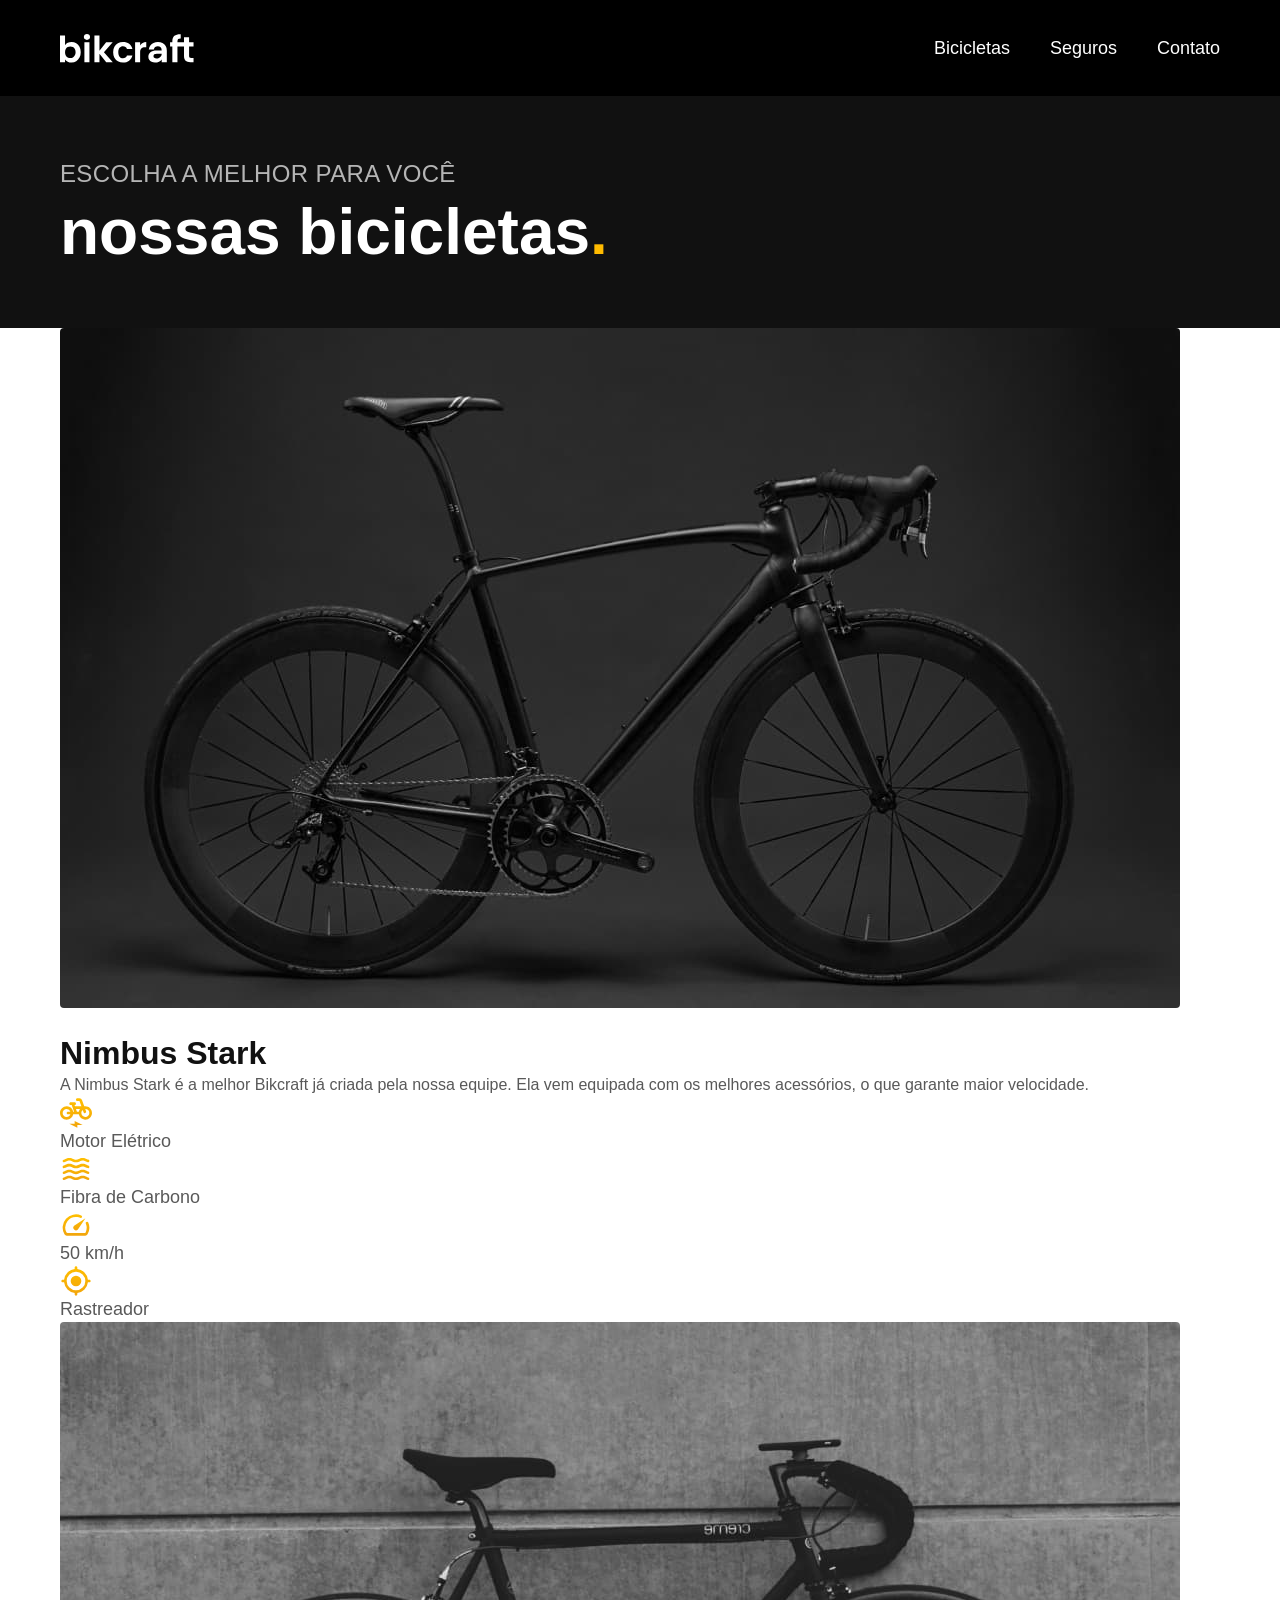
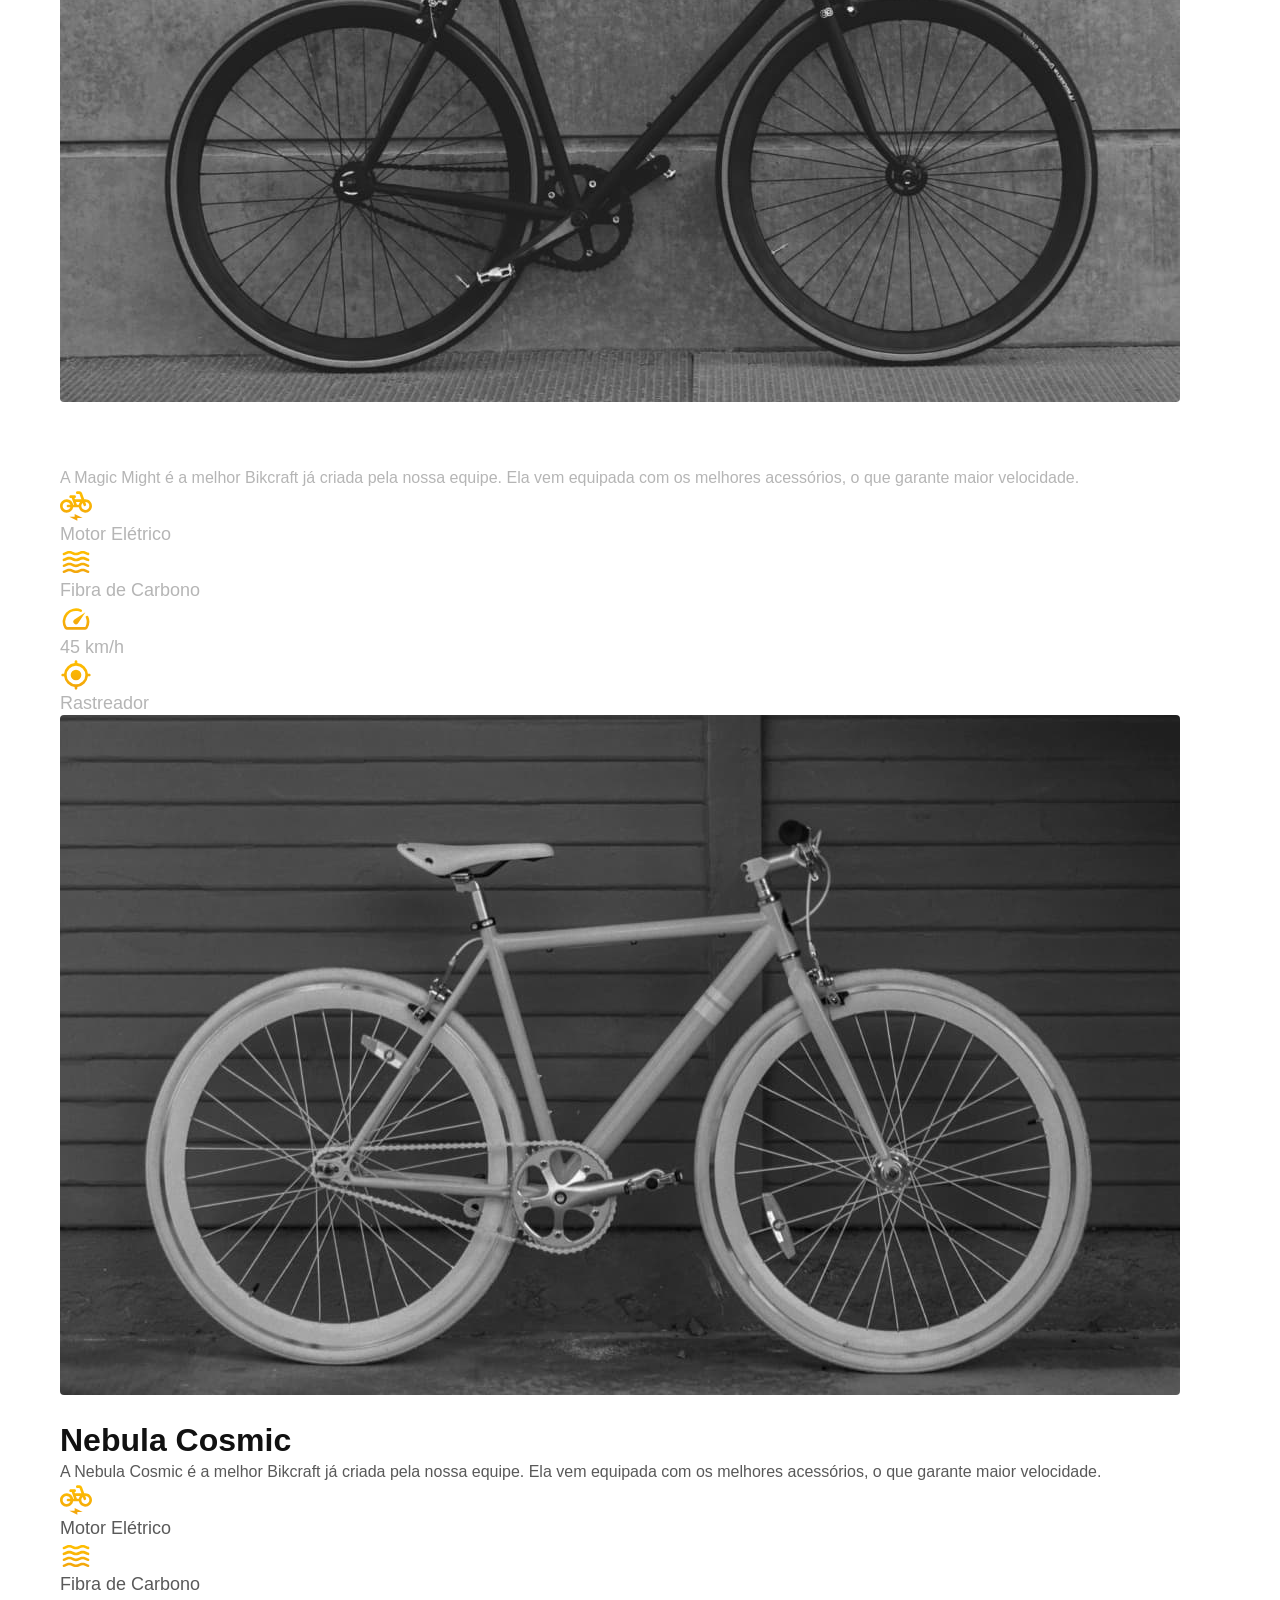
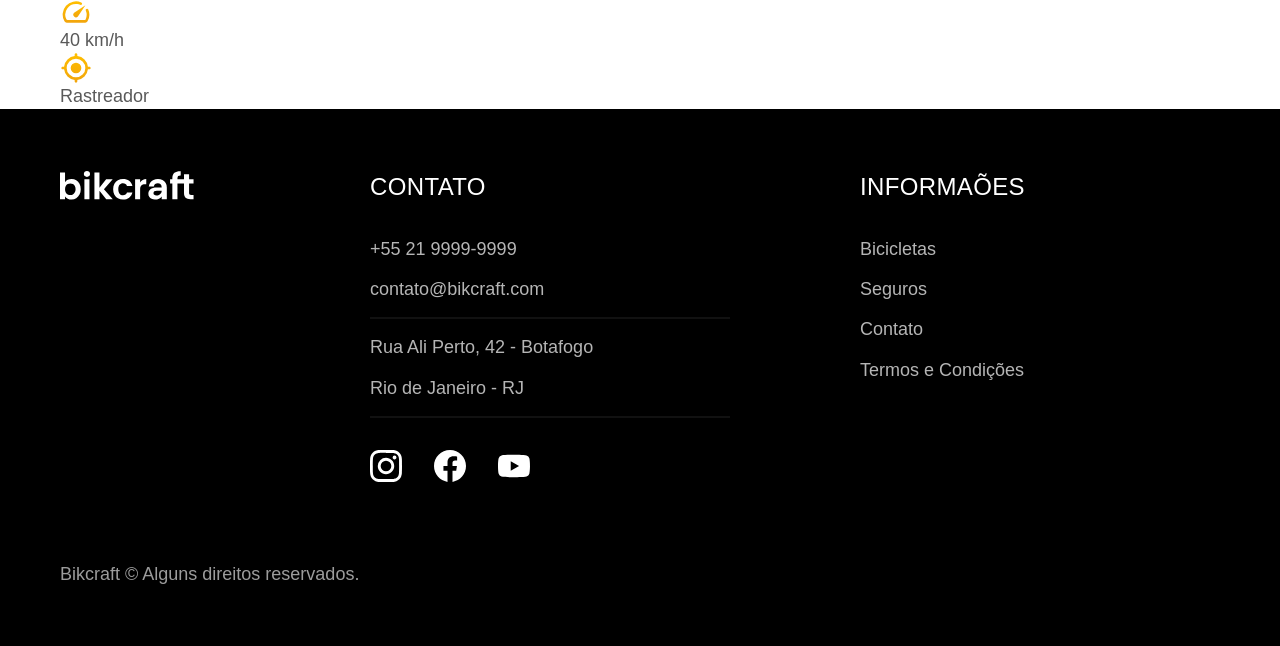
==== bicicletas.html @ 79f7995d "bicicletas-1" ====
<!DOCTYPE html>

<html lang="pt-br">

<head>
  <meta charset="UTF-8">
  <meta name="viewport" content="width=device-width, initial-scale=1.0">
  <title>Bicicletas | Bikcraft</title>
  <meta name="description" content="termos e condições.">
  <link rel="stylesheet" href="./css/style.css">
  <!--<link rel="preconnect" href="https://fonts.googleapis.com">
  <link rel="preconnect" href="https://fonts.gstatic.com" crossorigin>
  <link href="https://fonts.googleapis.com/css2?family=Poppins:ital,wght@0,100;0,200;0,300;0,400;0,500;0,600;0,700;0,800;0,900;1,100;1,200;1,300;1,400;1,500;1,600;1,700;1,800;1,900&display=swap" rel="stylesheet">
  <link rel="preconnect" href="https://fonts.googleapis.com">
  <link rel="preconnect" href="https://fonts.gstatic.com" crossorigin>
  <link href="https://fonts.googleapis.com/css2?family=Poppins:ital,wght@0,100;0,200;0,300;0,400;0,500;0,600;0,700;0,800;0,900;1,100;1,200;1,300;1,400;1,500;1,600;1,700;1,800;1,900&family=Roboto:ital,wght@0,100..900;1,100..900&display=swap" rel="stylesheet">-->
</head>

<body id="bicicletas">
  <header class="header-bg">
    <div class="header container">
      <a href="./"><img src="./img/bikcraft.svg" alt="Bikcraft"></a>
      <nav aria-label="primaria">
        <ul class="header-menu font-1-m cor-0">
          <li><a href="./bicicletas.html">Bicicletas</a></li>
          <li><a href="./seguros.html">Seguros</a></li>
          <li><a href="./contato.html">Contato</a></li>
        </ul>
      </nav>
    </div>
  </header>

  <main>
    <div class="titulo-bg"> 
      <div class="titulo container">
        <p class="font-2-l-b cor-5">Escolha a melhor para você</p>
        <h1 class="font-1-xxl cor-0">nossas bicicletas<span class="cor-p1">.</span></h1>
      </div>
    </div>

    <div class="bicicletas-bg">
      <div class="bicicletas container">
        <div class="bicicletas-imagem">
          <img src="./img/bicicletas/nimbus.jpg" alt="bicicleta preta">
          <span class="font-2-m cor-0">R$ 4999</span>
        </div>
        <div class="bicicletas-conteudo">
          <h2 class="font-1-xl">Nimbus Stark</h2>
          <p class="font-2-s cor-8">A Nimbus Stark é a melhor Bikcraft já criada pela nossa equipe. Ela vem equipada com os melhores acessórios, o que garante maior velocidade.</p>

          <ul class="font-1-m cor-8">
            <li>
              <img src="./img/icones/eletrica.svg" alt="">
              Motor Elétrico
            </li>
            <li>
              <img src="./img/icones/carbono.svg" alt="">
              Fibra de Carbono
            </li>
            <li>
              <img src="./img/icones/velocidade.svg" alt="">
              50 km/h
            </li>
            <li>
              <img src="./img/icones/rastreador.svg" alt="">
              Rastreador
            </li>
          </ul>
        </div>
      </div>
    </div>

    <div class="bicicletas-bg">
      <div class="bicicletas container">
        <div class="bicicletas-imagem">
          <img src="./img/bicicletas/magic.jpg" alt="bicicleta preta">
          <span class="font-2-m cor-0">R$ 2499</span>
        </div>
        <div class="bicicletas-conteudo">
          <h2 class="font-1-xl cor-0">Magic Might</h2>
          <p class="font-2-s cor-5">A Magic Might é a melhor Bikcraft já criada pela nossa equipe. Ela vem equipada com os melhores acessórios, o que garante maior velocidade.</p>

          <ul class="font-1-m cor-5">
            <li>
              <img src="./img/icones/eletrica.svg" alt="">
              Motor Elétrico
            </li>
            <li>
              <img src="./img/icones/carbono.svg" alt="">
              Fibra de Carbono
            </li>
            <li>
              <img src="./img/icones/velocidade.svg" alt="">
              45 km/h
            </li>
            <li>
              <img src="./img/icones/rastreador.svg" alt="">
              Rastreador
            </li>
          </ul>
        </div>
      </div>
    </div>

    <div class="bicicletas-bg">
      <div class="bicicletas container">
        <div class="bicicletas-imagem">
          <img src="./img/bicicletas/nebula.jpg" alt="bicicleta preta">
          <span class="font-2-m cor-0">R$ 3999</span>
        </div>
        <div class="bicicletas-conteudo">
          <h2 class="font-1-xl">Nebula Cosmic</h2>
          <p class="font-2-s cor-8">A Nebula Cosmic é a melhor Bikcraft já criada pela nossa equipe. Ela vem equipada com os melhores acessórios, o que garante maior velocidade.</p>

          <ul class="font-1-m cor-8">
            <li>
              <img src="./img/icones/eletrica.svg" alt="">
              Motor Elétrico
            </li>
            <li>
              <img src="./img/icones/carbono.svg" alt="">
              Fibra de Carbono
            </li>
            <li>
              <img src="./img/icones/velocidade.svg" alt="">
              40 km/h
            </li>
            <li>
              <img src="./img/icones/rastreador.svg" alt="">
              Rastreador
            </li>
          </ul>
        </div>
      </div>
    </div>
  </main>

  <footer class="footer-bg">
    <div class="footer container">
      <img src="./img/bikcraft.svg" alt="bikcraft">
      <div class="footer-contato">
        <h3 class="font-2-l-b cor-0">Contato</h3>
        <ul class="font-2-m cor-5">
          <li><a href="tel:+552199999999">+55 21 9999-9999</a></li>
          <li><a href="mailto:contato@bikctraft.com">contato@bikcraft.com</a></li>
          <li> Rua Ali Perto, 42 - Botafogo </li>
          <li>Rio de Janeiro - RJ</li>
        </ul>
        <div class="footer-redes">
          <a href="./">
            <img src="./img/redes/instagram.svg" alt="instagram">
          </a>
          <a href="./">
            <img src="./img/redes/facebook.svg" alt="facebook">
          </a>
          <a href="./">
            <img src="./img/redes/youtube.svg" alt="youtube">
          </a>
        </div>
      </div>
      <div class="footer-informacoes">
        <h3 class="font-2-l-b cor-0">Informaões</h3>
        <nav>
          <ul class="font-1-m cor-5">
            <li><a href="./bicicletas.html">Bicicletas</a></li>
            <li><a href="./seguros.html">Seguros</a></li>
            <li><a href="./contato.html">Contato</a></li>
            <li><a href="./termos.html">Termos e Condições</a></li>
          </ul>
        </nav>
      </div>
      <p class="footer-copy font-2-m cor-6">Bikcraft © Alguns direitos reservados.</p>
    </div>
  </footer>
</body>

</html>
---- css/style.css ----
@import "./utilidades/tipografia.css";
@import "./utilidades/cores.css";
@import "./global/global.css";
@import "./global/header.css";
@import "./global/footer.css";

/* Utilidades */
@import "./utilidades/componentes.css";

/* Home */
@import "./home/introducao.css";
@import "./home/tecnologia.css";
@import "./home/parceiros.css";
@import "./home/depoimentos.css";

/* Bicicletas */
@import "./bicicletas/bicicletas-listas.css";
@import "./bicicletas/bicicletas.css";

/*Seguros*/
@import "./seguros/seguros.css";

/*termos*/
@import "./termos/termos.css";
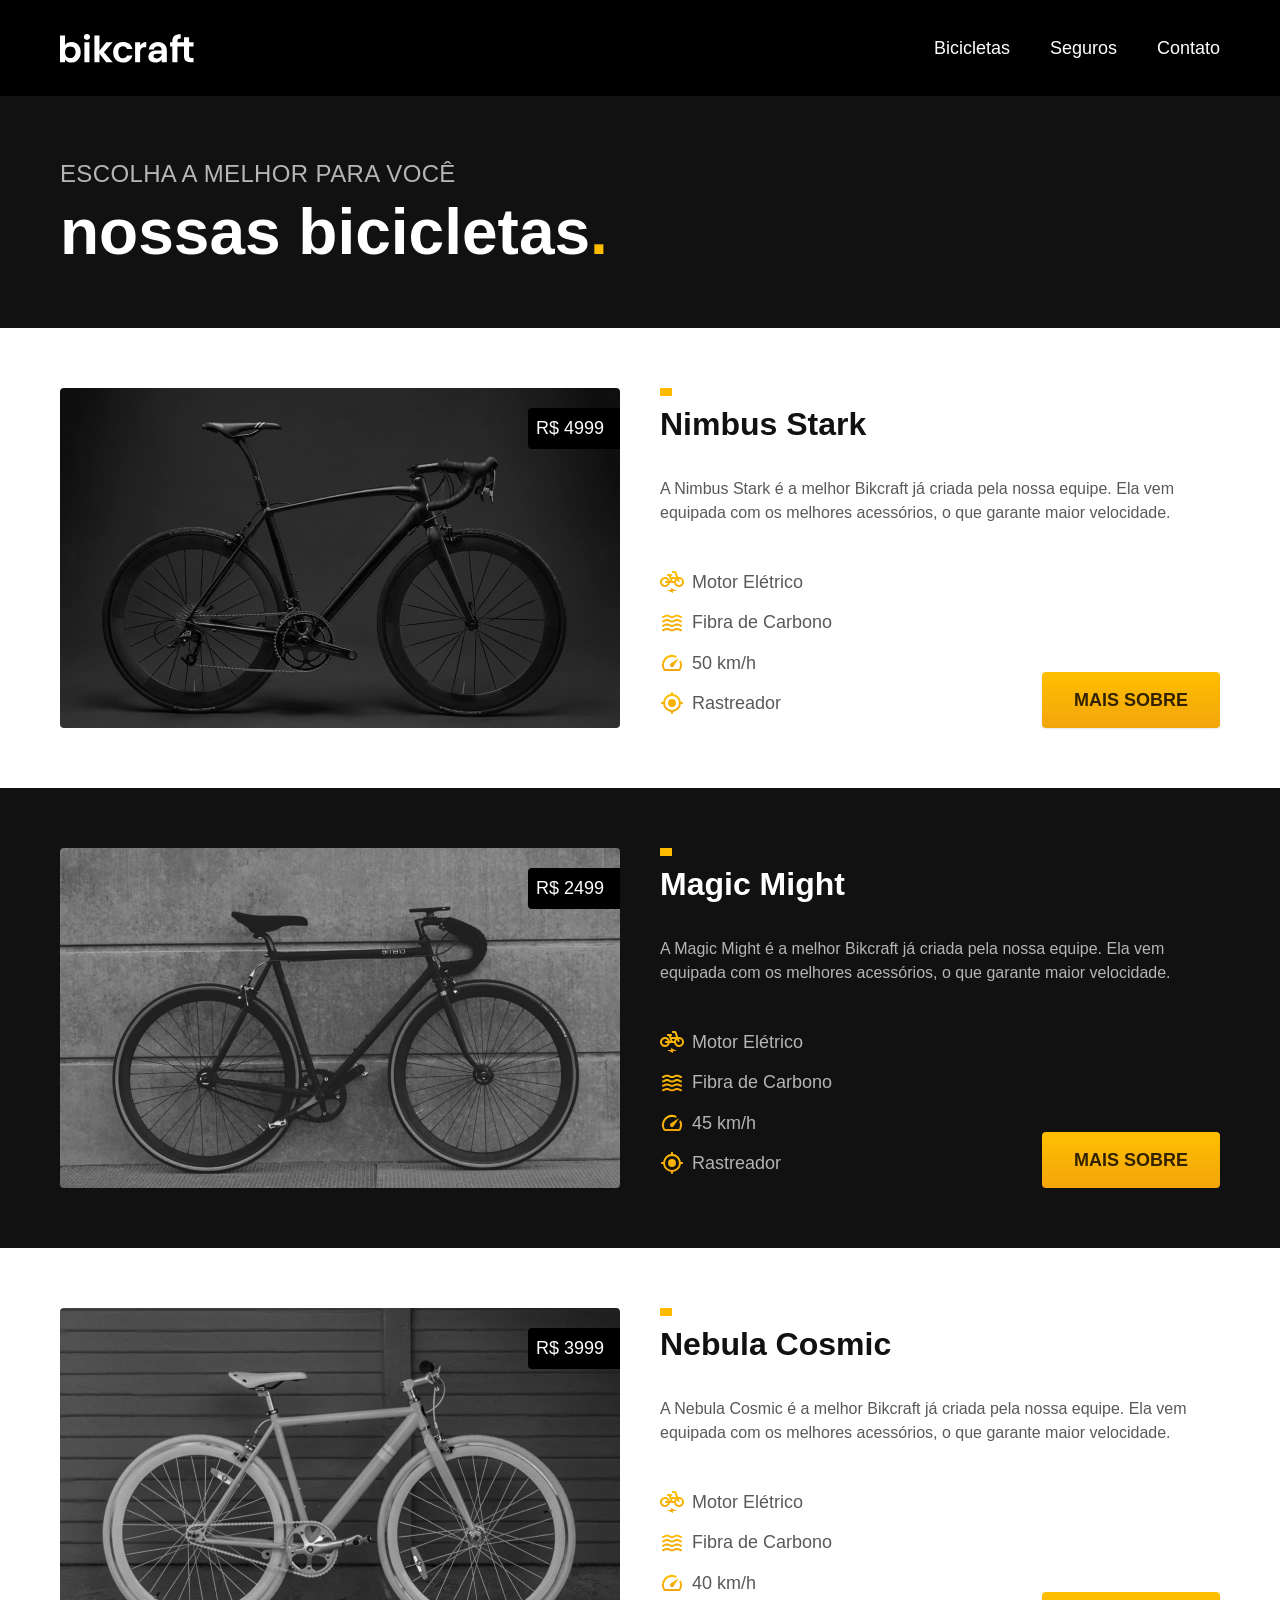
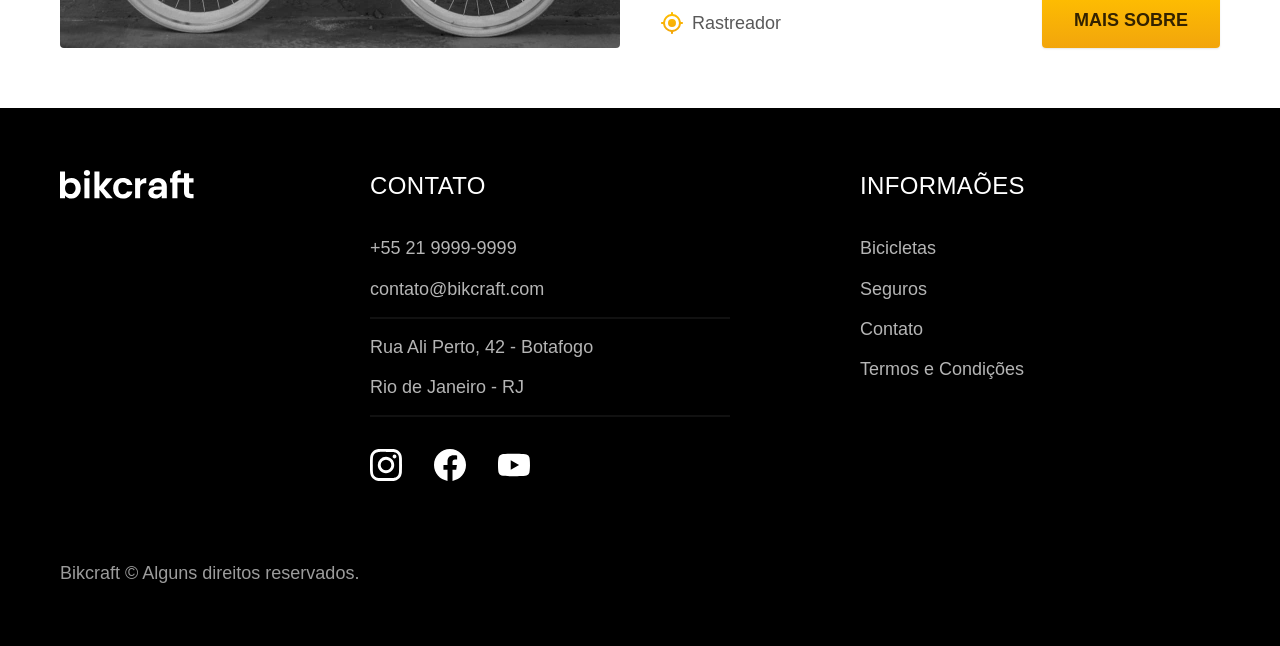
==== commit ffae2f3a: "bicicletas-2" ====
--- a/bicicletas.html
+++ b/bicicletas.html
@@ -31,44 +31,45 @@
   </header>
 
   <main>
-    <div class="titulo-bg"> 
+    <div class="titulo-bg">
       <div class="titulo container">
         <p class="font-2-l-b cor-5">Escolha a melhor para você</p>
         <h1 class="font-1-xxl cor-0">nossas bicicletas<span class="cor-p1">.</span></h1>
       </div>
     </div>
 
-    <div class="bicicletas-bg">
-      <div class="bicicletas container">
-        <div class="bicicletas-imagem">
-          <img src="./img/bicicletas/nimbus.jpg" alt="bicicleta preta">
-          <span class="font-2-m cor-0">R$ 4999</span>
-        </div>
-        <div class="bicicletas-conteudo">
-          <h2 class="font-1-xl">Nimbus Stark</h2>
-          <p class="font-2-s cor-8">A Nimbus Stark é a melhor Bikcraft já criada pela nossa equipe. Ela vem equipada com os melhores acessórios, o que garante maior velocidade.</p>
 
-          <ul class="font-1-m cor-8">
-            <li>
-              <img src="./img/icones/eletrica.svg" alt="">
-              Motor Elétrico
-            </li>
-            <li>
-              <img src="./img/icones/carbono.svg" alt="">
-              Fibra de Carbono
-            </li>
-            <li>
-              <img src="./img/icones/velocidade.svg" alt="">
-              50 km/h
-            </li>
-            <li>
-              <img src="./img/icones/rastreador.svg" alt="">
-              Rastreador
-            </li>
-          </ul>
-        </div>
+    <div class="bicicletas container">
+      <div class="bicicletas-imagem">
+        <img src="./img/bicicletas/nimbus.jpg" alt="bicicleta preta">
+        <span class="font-2-m cor-0">R$ 4999</span>
+      </div>
+      <div class="bicicletas-conteudo">
+        <h2 class="font-1-xl">Nimbus Stark</h2>
+        <p class="font-2-s cor-8">A Nimbus Stark é a melhor Bikcraft já criada pela nossa equipe. Ela vem equipada com os melhores acessórios, o que garante maior velocidade.</p>
+
+        <ul class="font-1-m cor-8">
+          <li>
+            <img src="./img/icones/eletrica.svg" alt="">
+            Motor Elétrico
+          </li>
+          <li>
+            <img src="./img/icones/carbono.svg" alt="">
+            Fibra de Carbono
+          </li>
+          <li>
+            <img src="./img/icones/velocidade.svg" alt="">
+            50 km/h
+          </li>
+          <li>
+            <img src="./img/icones/rastreador.svg" alt="">
+            Rastreador
+          </li>
+        </ul>
+        <a class="botao seta" href ="./bicicletas/nimbus.html">Mais Sobre</a>
       </div>
     </div>
+
 
     <div class="bicicletas-bg">
       <div class="bicicletas container">
@@ -98,41 +99,43 @@
               Rastreador
             </li>
           </ul>
+          <a class="botao seta" href ="./bicicletas/magic.html">Mais Sobre</a>
         </div>
       </div>
     </div>
 
-    <div class="bicicletas-bg">
-      <div class="bicicletas container">
-        <div class="bicicletas-imagem">
-          <img src="./img/bicicletas/nebula.jpg" alt="bicicleta preta">
-          <span class="font-2-m cor-0">R$ 3999</span>
-        </div>
-        <div class="bicicletas-conteudo">
-          <h2 class="font-1-xl">Nebula Cosmic</h2>
-          <p class="font-2-s cor-8">A Nebula Cosmic é a melhor Bikcraft já criada pela nossa equipe. Ela vem equipada com os melhores acessórios, o que garante maior velocidade.</p>
 
-          <ul class="font-1-m cor-8">
-            <li>
-              <img src="./img/icones/eletrica.svg" alt="">
-              Motor Elétrico
-            </li>
-            <li>
-              <img src="./img/icones/carbono.svg" alt="">
-              Fibra de Carbono
-            </li>
-            <li>
-              <img src="./img/icones/velocidade.svg" alt="">
-              40 km/h
-            </li>
-            <li>
-              <img src="./img/icones/rastreador.svg" alt="">
-              Rastreador
-            </li>
-          </ul>
-        </div>
+    <div class="bicicletas container">
+      <div class="bicicletas-imagem">
+        <img src="./img/bicicletas/nebula.jpg" alt="bicicleta preta">
+        <span class="font-2-m cor-0">R$ 3999</span>
+      </div>
+      <div class="bicicletas-conteudo">
+        <h2 class="font-1-xl">Nebula Cosmic</h2>
+        <p class="font-2-s cor-8">A Nebula Cosmic é a melhor Bikcraft já criada pela nossa equipe. Ela vem equipada com os melhores acessórios, o que garante maior velocidade.</p>
+
+        <ul class="font-1-m cor-8">
+          <li>
+            <img src="./img/icones/eletrica.svg" alt="">
+            Motor Elétrico
+          </li>
+          <li>
+            <img src="./img/icones/carbono.svg" alt="">
+            Fibra de Carbono
+          </li>
+          <li>
+            <img src="./img/icones/velocidade.svg" alt="">
+            40 km/h
+          </li>
+          <li>
+            <img src="./img/icones/rastreador.svg" alt="">
+            Rastreador
+          </li>
+        </ul>
+        <a class="botao seta" href ="./bicicletas/nebula.html">Mais Sobre</a>
       </div>
     </div>
+
   </main>
 
   <footer class="footer-bg">
